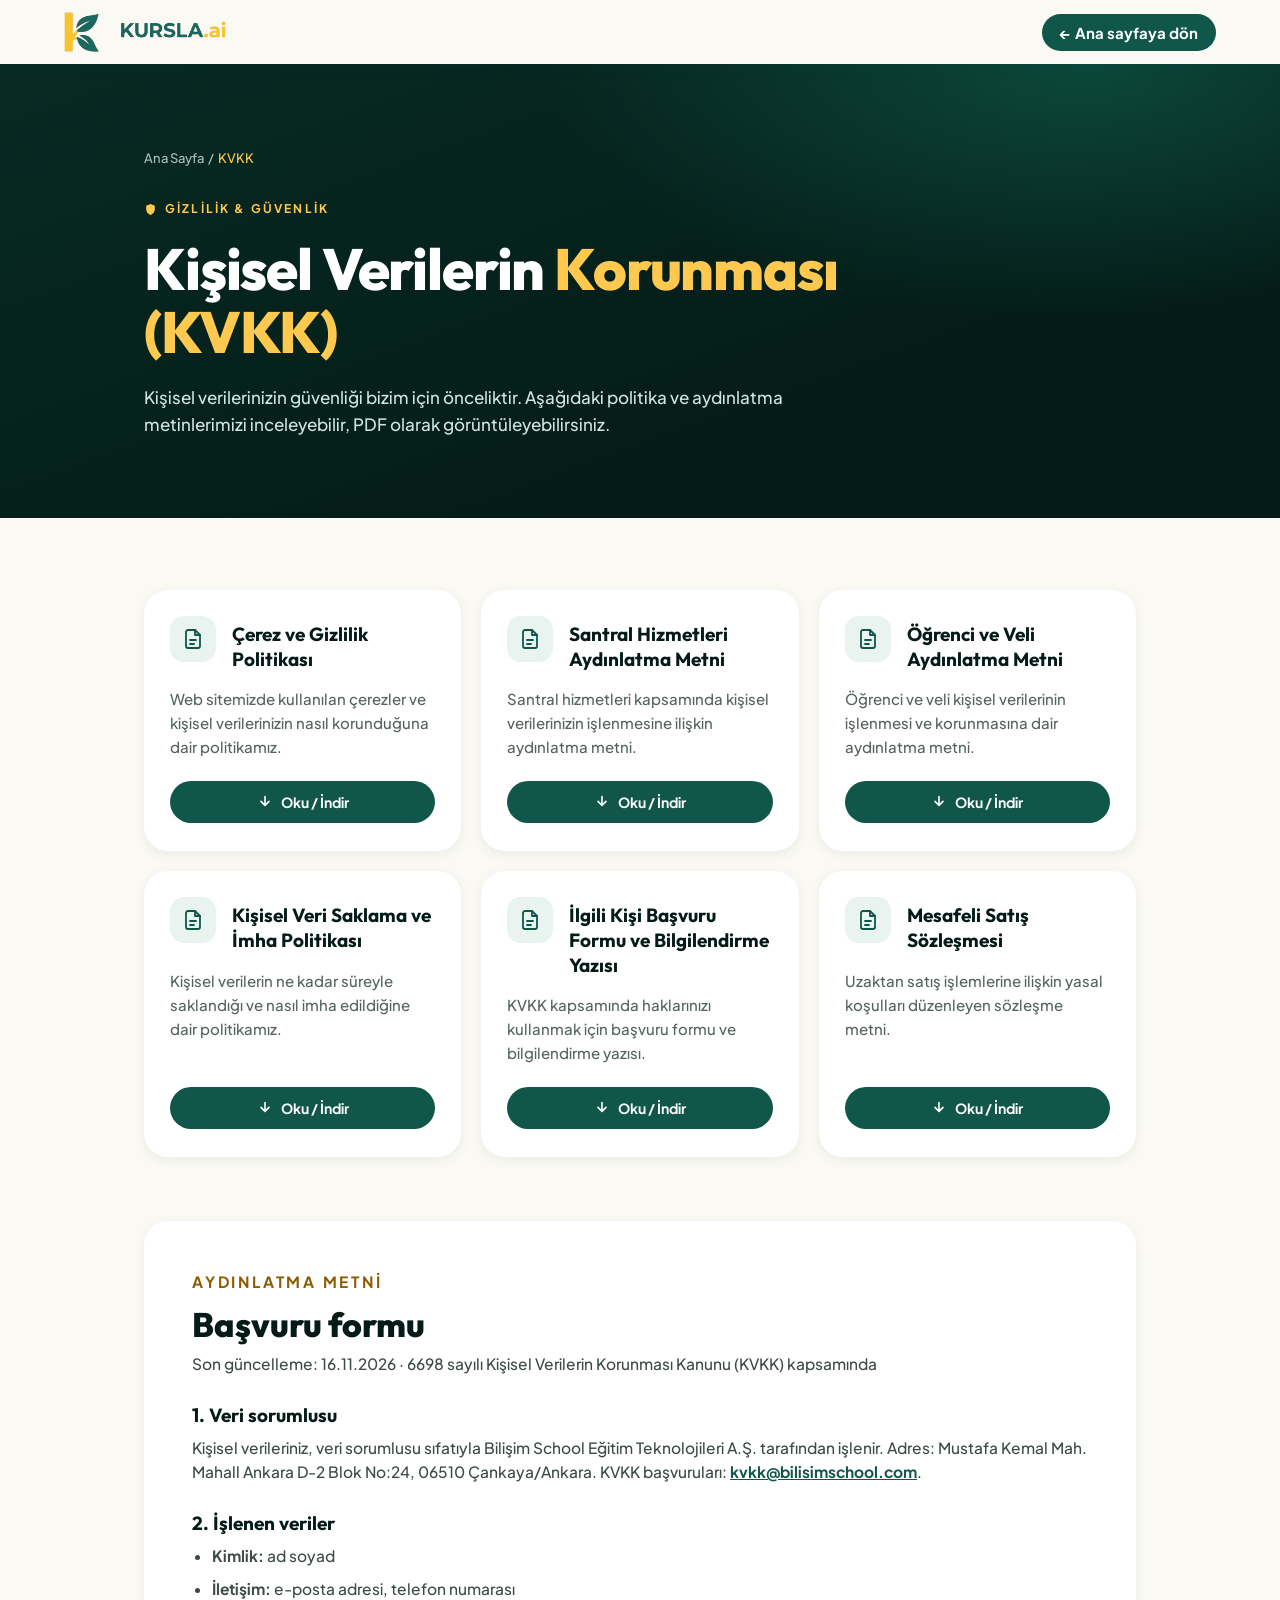
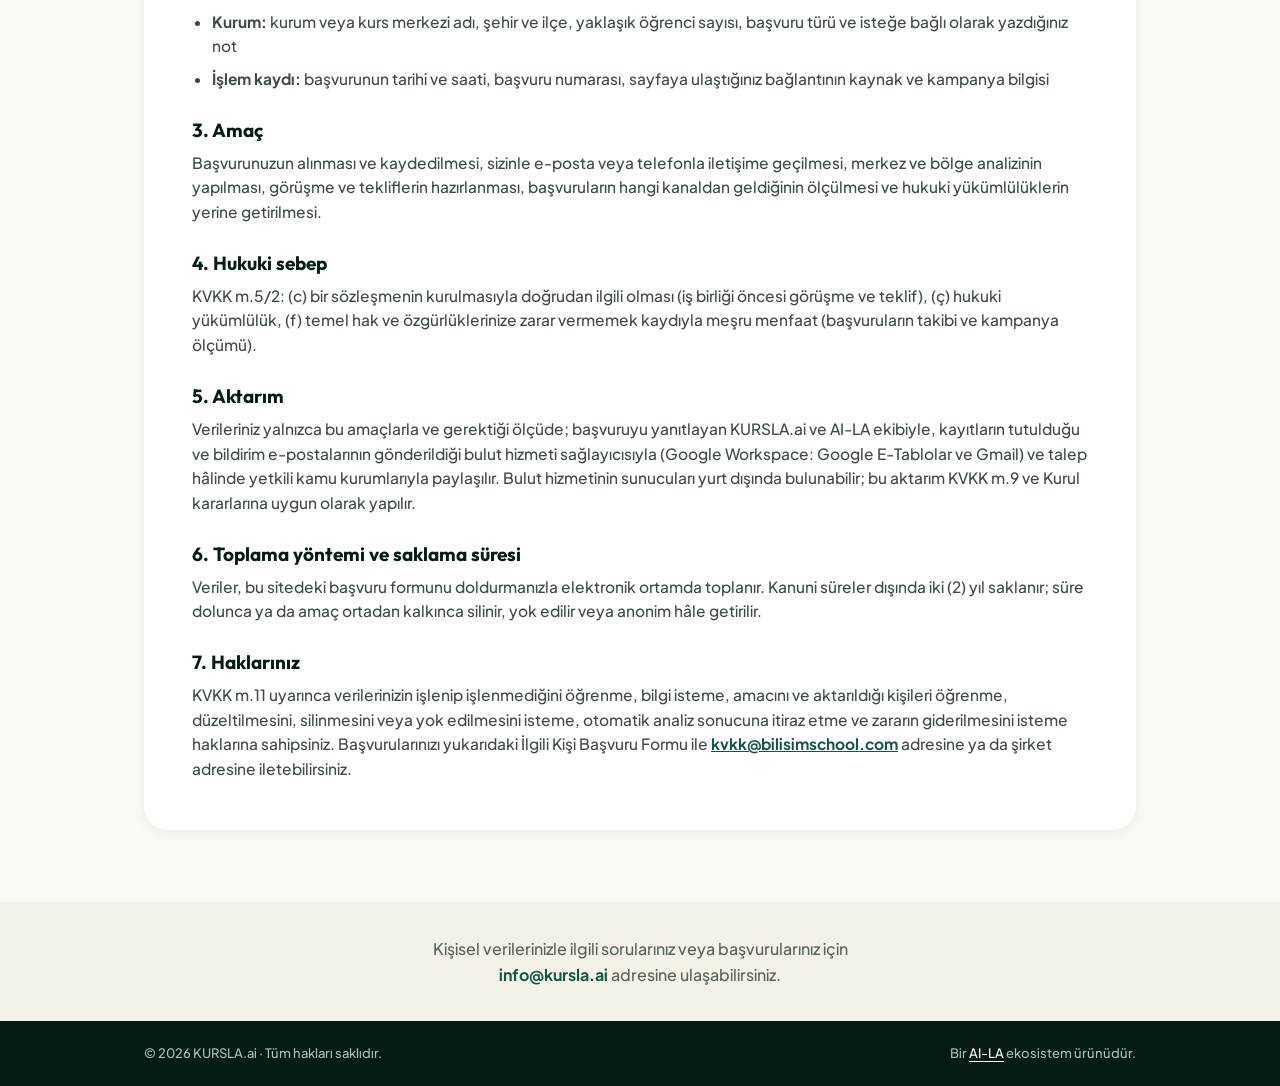
==== kvkk/index.html @ 813facb8 "KVKK sayfası + Okumino düzeninde başvuru formu (Apps Script'e hazır)" ====
<!doctype html>
<html lang="tr">
<head>
<meta charset="utf-8">
<meta name="viewport" content="width=device-width, initial-scale=1">
<title>KVKK · KURSLA.ai</title>
<meta name="description" content="KURSLA.ai kişisel verilerin korunması: politika ve aydınlatma metinleri.">
<link rel="icon" href="../img/ikon.png" type="image/png">
<link rel="preconnect" href="https://fonts.googleapis.com">
<link rel="preconnect" href="https://fonts.gstatic.com" crossorigin>
<link href="https://fonts.googleapis.com/css2?family=Outfit:wght@700;800&family=Plus+Jakarta+Sans:wght@500;700&display=swap" rel="stylesheet">
<!-- Düzen: talent14.com/kvkk + Okumino KVKK sayfası (2026-11-16). Belgeler Bilişim School'un yayımlı KVKK PDF'leri. Üreten: kursla/gen/kvkk_sayfa.py -->
<style>
:root{--krem:#fbf9f3;--krem2:#f4f1e7;--yesil:#10574a;--yesil-k:#0b4038;--yesil-d:#072a23;--yesil-m:#041b17;--yesil50:#e9f3ef;--altin:#f5b62b;--altin-y:#ffc94f;--altin-yazi:#8a5d00;
  --govde:#55635e;--cizgi:#e6e4da;--baslik:'Outfit',sans-serif;--metin:'Plus Jakarta Sans',sans-serif;--pad:clamp(16px,5vw,64px)}
*{box-sizing:border-box;margin:0;padding:0}
body{background:var(--krem);color:var(--govde);font:500 16px/1.6 var(--metin);-webkit-font-smoothing:antialiased}
a{color:inherit}
.bar{position:sticky;top:0;z-index:5;display:flex;align-items:center;justify-content:space-between;gap:16px;padding:12px var(--pad);background:#fbf9f3ee;backdrop-filter:blur(10px);box-shadow:0 3px 12px #10574a14}
.bar .marka img{display:block;height:40px;width:auto}
.bar .geri{font:700 15px/1 var(--metin);color:#fff;text-decoration:none;padding:11px 18px;border-radius:999px;background:var(--yesil)}
.bar .geri:hover{background:var(--yesil-k)}
.bar .geri .kisa{display:none}
.hero{background:radial-gradient(900px 420px at 85% 0%,#17806b66,transparent 60%),linear-gradient(160deg,var(--yesil-d) 0%,var(--yesil-m) 75%);color:#fff}
.hero .ic{max-width:1120px;margin:0 auto;padding:clamp(44px,8vw,84px) var(--pad) clamp(48px,8vw,80px)}
.bc{font-size:13px;color:#a9c1b8}.bc a{text-decoration:none}.bc a:hover{color:#fff}.bc span{color:var(--altin-y)}
.eyebrow{display:inline-flex;align-items:center;gap:8px;margin-top:34px;font:700 12px/1 var(--metin);letter-spacing:.18em;text-transform:uppercase;color:var(--altin-y)}
.eyebrow svg{width:13px;height:13px}
h1{margin-top:16px;max-width:760px;font:800 clamp(34px,5.4vw,58px)/1.08 var(--baslik);letter-spacing:-.02em}
h1 em{font-style:normal;color:var(--altin-y)}
.lead{margin-top:20px;max-width:640px;color:#cfe5dd;font-size:17px}
main{max-width:1120px;margin:0 auto;padding:clamp(40px,7vw,72px) var(--pad)}
.kartlar{display:grid;grid-template-columns:repeat(3,1fr);gap:20px}
.kart{display:flex;flex-direction:column;background:#fff;border-radius:24px;padding:26px 26px 28px;box-shadow:0 3px 12px #10574a14}
.kart-ust{display:flex;gap:16px;align-items:flex-start}
.ikon{flex:none;display:grid;place-items:center;width:46px;height:46px;border-radius:14px;background:var(--yesil50);color:var(--yesil)}
.ikon svg{width:24px;height:24px}
.kart h2{font:700 19px/1.3 var(--baslik);color:var(--yesil-m);padding-top:6px}
.kart p{margin-top:16px;color:var(--govde);font-size:15px;flex:1}
.kart a.btn{margin-top:22px;display:flex;align-items:center;justify-content:center;gap:8px;padding:13px 16px;border-radius:999px;background:var(--yesil);color:#fff;text-decoration:none;font:700 14px/1 var(--metin);transition:transform .2s,background .2s}
.kart a.btn svg{width:16px;height:16px}
.kart a.btn:hover{background:var(--yesil-k);transform:translateY(-2px)}
.iletisim{background:var(--krem2)}
.iletisim p{max-width:640px;margin:0 auto;padding:34px var(--pad);text-align:center}
.iletisim a{color:var(--yesil);font-weight:700;text-decoration:none;white-space:nowrap}.iletisim a:hover{text-decoration:underline}
footer{background:var(--yesil-m);color:#a9c1b8;font-size:13px}
footer a{color:#fff;text-underline-offset:3px}footer a:hover{color:var(--altin-y)}
.metin{margin-top:clamp(40px,6vw,64px);background:#fff;border-radius:24px;padding:clamp(24px,4vw,48px);scroll-margin-top:90px;box-shadow:0 3px 12px #10574a14}
.eyebrow.koyu{margin-top:0;color:var(--altin-yazi)}
.m-baslik{margin-top:10px;font:800 clamp(26px,3.4vw,34px)/1.15 var(--baslik);color:var(--yesil-m)}
.m-not{margin-top:8px;font-size:13px}
.metin h3{margin-top:26px;font:700 19px/1.3 var(--baslik);color:var(--yesil-m)}
.metin p,.metin li{margin-top:8px;color:#3d4a45;font-size:15.5px}
.metin ul{padding-left:20px}
.metin a{color:var(--yesil);font-weight:700}
footer .ic{max-width:1120px;margin:0 auto;padding:22px var(--pad);display:flex;justify-content:space-between;gap:12px;flex-wrap:wrap}
@media (max-width:900px){.kartlar{grid-template-columns:repeat(2,1fr)}}
@media (max-width:600px){.kartlar{grid-template-columns:1fr}.bar .geri .uzun{display:none}.bar .geri .kisa{display:inline}.bar .marka img{height:34px}footer .ic{flex-direction:column}}
</style>
</head>
<body>
<header class="bar"><a class="marka" href="../"><img src="../img/kursla_logo.webp" alt="KURSLA.ai" width="616" height="152"></a>
  <a class="geri" href="../"><span class="uzun">← Ana sayfaya dön</span><span class="kisa">← Geri</span></a></header>
<section class="hero"><div class="ic">
  <p class="bc"><a href="../">Ana Sayfa</a> &nbsp;/&nbsp; <span>KVKK</span></p>
  <p class="eyebrow"><svg viewBox="0 0 24 24" fill="currentColor" aria-hidden="true"><path d="M12 2 4 5v6c0 5 3.4 9.4 8 11 4.6-1.6 8-6 8-11V5z"/></svg>Gizlilik &amp; Güvenlik</p>
  <h1>Kişisel Verilerin <em>Korunması</em> <em>(KVKK)</em></h1>
  <p class="lead">Kişisel verilerinizin güvenliği bizim için önceliktir. Aşağıdaki politika ve aydınlatma metinlerimizi inceleyebilir, PDF olarak görüntüleyebilirsiniz.</p>
</div></section>
<main><div class="kartlar">
      <article class="kart"><div class="kart-ust"><span class="ikon" aria-hidden="true"><svg viewBox="0 0 24 24" fill="none" stroke="currentColor" stroke-width="1.8" stroke-linecap="round" stroke-linejoin="round"><path d="M14 3H7a2 2 0 0 0-2 2v14a2 2 0 0 0 2 2h10a2 2 0 0 0 2-2V8z"/><path d="M14 3v5h5M9 13h6M9 17h4"/></svg></span><h2>Çerez ve Gizlilik Politikası</h2></div>
        <p>Web sitemizde kullanılan çerezler ve kişisel verilerinizin nasıl korunduğuna dair politikamız.</p>
        <a class="btn" href="https://bilisimschool.com/kvkk/cerez_ve_gizlilik_politikasi.pdf" target="_blank" rel="noopener"><svg viewBox="0 0 24 24" fill="none" stroke="currentColor" stroke-width="2.4" stroke-linecap="round" stroke-linejoin="round" aria-hidden="true"><path d="M12 4v13M6 11l6 6 6-6"/></svg>Oku / İndir</a></article>
      <article class="kart"><div class="kart-ust"><span class="ikon" aria-hidden="true"><svg viewBox="0 0 24 24" fill="none" stroke="currentColor" stroke-width="1.8" stroke-linecap="round" stroke-linejoin="round"><path d="M14 3H7a2 2 0 0 0-2 2v14a2 2 0 0 0 2 2h10a2 2 0 0 0 2-2V8z"/><path d="M14 3v5h5M9 13h6M9 17h4"/></svg></span><h2>Santral Hizmetleri Aydınlatma Metni</h2></div>
        <p>Santral hizmetleri kapsamında kişisel verilerinizin işlenmesine ilişkin aydınlatma metni.</p>
        <a class="btn" href="https://bilisimschool.com/kvkk/santral_hizmetleri_aydinlatma_metni.pdf" target="_blank" rel="noopener"><svg viewBox="0 0 24 24" fill="none" stroke="currentColor" stroke-width="2.4" stroke-linecap="round" stroke-linejoin="round" aria-hidden="true"><path d="M12 4v13M6 11l6 6 6-6"/></svg>Oku / İndir</a></article>
      <article class="kart"><div class="kart-ust"><span class="ikon" aria-hidden="true"><svg viewBox="0 0 24 24" fill="none" stroke="currentColor" stroke-width="1.8" stroke-linecap="round" stroke-linejoin="round"><path d="M14 3H7a2 2 0 0 0-2 2v14a2 2 0 0 0 2 2h10a2 2 0 0 0 2-2V8z"/><path d="M14 3v5h5M9 13h6M9 17h4"/></svg></span><h2>Öğrenci ve Veli Aydınlatma Metni</h2></div>
        <p>Öğrenci ve veli kişisel verilerinin işlenmesi ve korunmasına dair aydınlatma metni.</p>
        <a class="btn" href="https://bilisimschool.com/kvkk/ogrenci_ve_veli_aydınlatma_metni.pdf" target="_blank" rel="noopener"><svg viewBox="0 0 24 24" fill="none" stroke="currentColor" stroke-width="2.4" stroke-linecap="round" stroke-linejoin="round" aria-hidden="true"><path d="M12 4v13M6 11l6 6 6-6"/></svg>Oku / İndir</a></article>
      <article class="kart"><div class="kart-ust"><span class="ikon" aria-hidden="true"><svg viewBox="0 0 24 24" fill="none" stroke="currentColor" stroke-width="1.8" stroke-linecap="round" stroke-linejoin="round"><path d="M14 3H7a2 2 0 0 0-2 2v14a2 2 0 0 0 2 2h10a2 2 0 0 0 2-2V8z"/><path d="M14 3v5h5M9 13h6M9 17h4"/></svg></span><h2>Kişisel Veri Saklama ve İmha Politikası</h2></div>
        <p>Kişisel verilerin ne kadar süreyle saklandığı ve nasıl imha edildiğine dair politikamız.</p>
        <a class="btn" href="https://bilisimschool.com/kvkk/Kişisel_Veri_Saklama_ve_İmha_Politikası.pdf" target="_blank" rel="noopener"><svg viewBox="0 0 24 24" fill="none" stroke="currentColor" stroke-width="2.4" stroke-linecap="round" stroke-linejoin="round" aria-hidden="true"><path d="M12 4v13M6 11l6 6 6-6"/></svg>Oku / İndir</a></article>
      <article class="kart"><div class="kart-ust"><span class="ikon" aria-hidden="true"><svg viewBox="0 0 24 24" fill="none" stroke="currentColor" stroke-width="1.8" stroke-linecap="round" stroke-linejoin="round"><path d="M14 3H7a2 2 0 0 0-2 2v14a2 2 0 0 0 2 2h10a2 2 0 0 0 2-2V8z"/><path d="M14 3v5h5M9 13h6M9 17h4"/></svg></span><h2>İlgili Kişi Başvuru Formu ve Bilgilendirme Yazısı</h2></div>
        <p>KVKK kapsamında haklarınızı kullanmak için başvuru formu ve bilgilendirme yazısı.</p>
        <a class="btn" href="https://bilisimschool.com/kvkk/ilgili_kisi_basvuru_formu_ve_bilgilendirme_yazisi.pdf" target="_blank" rel="noopener"><svg viewBox="0 0 24 24" fill="none" stroke="currentColor" stroke-width="2.4" stroke-linecap="round" stroke-linejoin="round" aria-hidden="true"><path d="M12 4v13M6 11l6 6 6-6"/></svg>Oku / İndir</a></article>
      <article class="kart"><div class="kart-ust"><span class="ikon" aria-hidden="true"><svg viewBox="0 0 24 24" fill="none" stroke="currentColor" stroke-width="1.8" stroke-linecap="round" stroke-linejoin="round"><path d="M14 3H7a2 2 0 0 0-2 2v14a2 2 0 0 0 2 2h10a2 2 0 0 0 2-2V8z"/><path d="M14 3v5h5M9 13h6M9 17h4"/></svg></span><h2>Mesafeli Satış Sözleşmesi</h2></div>
        <p>Uzaktan satış işlemlerine ilişkin yasal koşulları düzenleyen sözleşme metni.</p>
        <a class="btn" href="https://bilisimschool.com/kvkk/mesafeli_satis_sozlesmesi.pdf" target="_blank" rel="noopener"><svg viewBox="0 0 24 24" fill="none" stroke="currentColor" stroke-width="2.4" stroke-linecap="round" stroke-linejoin="round" aria-hidden="true"><path d="M12 4v13M6 11l6 6 6-6"/></svg>Oku / İndir</a></article>
</div>
<section class="metin" id="basvuru-formu"><p class="eyebrow koyu">Aydınlatma metni</p><h2 class="m-baslik">Başvuru formu</h2>
  <p class="m-not">Son güncelleme: 16.11.2026 · 6698 sayılı Kişisel Verilerin Korunması Kanunu (KVKK) kapsamında</p>
  <h3>1. Veri sorumlusu</h3><p>Kişisel verileriniz, veri sorumlusu sıfatıyla Bilişim School Eğitim Teknolojileri A.Ş. tarafından işlenir. Adres: Mustafa Kemal Mah. Mahall Ankara D-2 Blok No:24, 06510 Çankaya/Ankara. KVKK başvuruları: <a href="mailto:kvkk@bilisimschool.com">kvkk@bilisimschool.com</a>.</p>
  <h3>2. İşlenen veriler</h3><ul><li><b>Kimlik:</b> ad soyad</li><li><b>İletişim:</b> e-posta adresi, telefon numarası</li><li><b>Kurum:</b> kurum veya kurs merkezi adı, şehir ve ilçe, yaklaşık öğrenci sayısı, başvuru türü ve isteğe bağlı olarak yazdığınız not</li><li><b>İşlem kaydı:</b> başvurunun tarihi ve saati, başvuru numarası, sayfaya ulaştığınız bağlantının kaynak ve kampanya bilgisi</li></ul>
  <h3>3. Amaç</h3><p>Başvurunuzun alınması ve kaydedilmesi, sizinle e-posta veya telefonla iletişime geçilmesi, merkez ve bölge analizinin yapılması, görüşme ve tekliflerin hazırlanması, başvuruların hangi kanaldan geldiğinin ölçülmesi ve hukuki yükümlülüklerin yerine getirilmesi.</p>
  <h3>4. Hukuki sebep</h3><p>KVKK m.5/2: (c) bir sözleşmenin kurulmasıyla doğrudan ilgili olması (iş birliği öncesi görüşme ve teklif), (ç) hukuki yükümlülük, (f) temel hak ve özgürlüklerinize zarar vermemek kaydıyla meşru menfaat (başvuruların takibi ve kampanya ölçümü).</p>
  <h3>5. Aktarım</h3><p>Verileriniz yalnızca bu amaçlarla ve gerektiği ölçüde; başvuruyu yanıtlayan KURSLA.ai ve AI-LA ekibiyle, kayıtların tutulduğu ve bildirim e-postalarının gönderildiği bulut hizmeti sağlayıcısıyla (Google Workspace: Google E-Tablolar ve Gmail) ve talep hâlinde yetkili kamu kurumlarıyla paylaşılır. Bulut hizmetinin sunucuları yurt dışında bulunabilir; bu aktarım KVKK m.9 ve Kurul kararlarına uygun olarak yapılır.</p>
  <h3>6. Toplama yöntemi ve saklama süresi</h3><p>Veriler, bu sitedeki başvuru formunu doldurmanızla elektronik ortamda toplanır. Kanuni süreler dışında iki (2) yıl saklanır; süre dolunca ya da amaç ortadan kalkınca silinir, yok edilir veya anonim hâle getirilir.</p>
  <h3>7. Haklarınız</h3><p>KVKK m.11 uyarınca verilerinizin işlenip işlenmediğini öğrenme, bilgi isteme, amacını ve aktarıldığı kişileri öğrenme, düzeltilmesini, silinmesini veya yok edilmesini isteme, otomatik analiz sonucuna itiraz etme ve zararın giderilmesini isteme haklarına sahipsiniz. Başvurularınızı yukarıdaki İlgili Kişi Başvuru Formu ile <a href="mailto:kvkk@bilisimschool.com">kvkk@bilisimschool.com</a> adresine ya da şirket adresine iletebilirsiniz.</p>
</section>
</main>
<section class="iletisim"><p>Kişisel verilerinizle ilgili sorularınız veya başvurularınız için <a href="mailto:info@kursla.ai">info@kursla.ai</a> adresine ulaşabilirsiniz.</p></section>
<footer><div class="ic"><span>© 2026 KURSLA.ai · Tüm hakları saklıdır.</span><span>Bir <a href="https://ai-la.ai" target="_blank" rel="noopener">AI-LA</a> ekosistem ürünüdür.</span></div></footer>
</body>
</html>
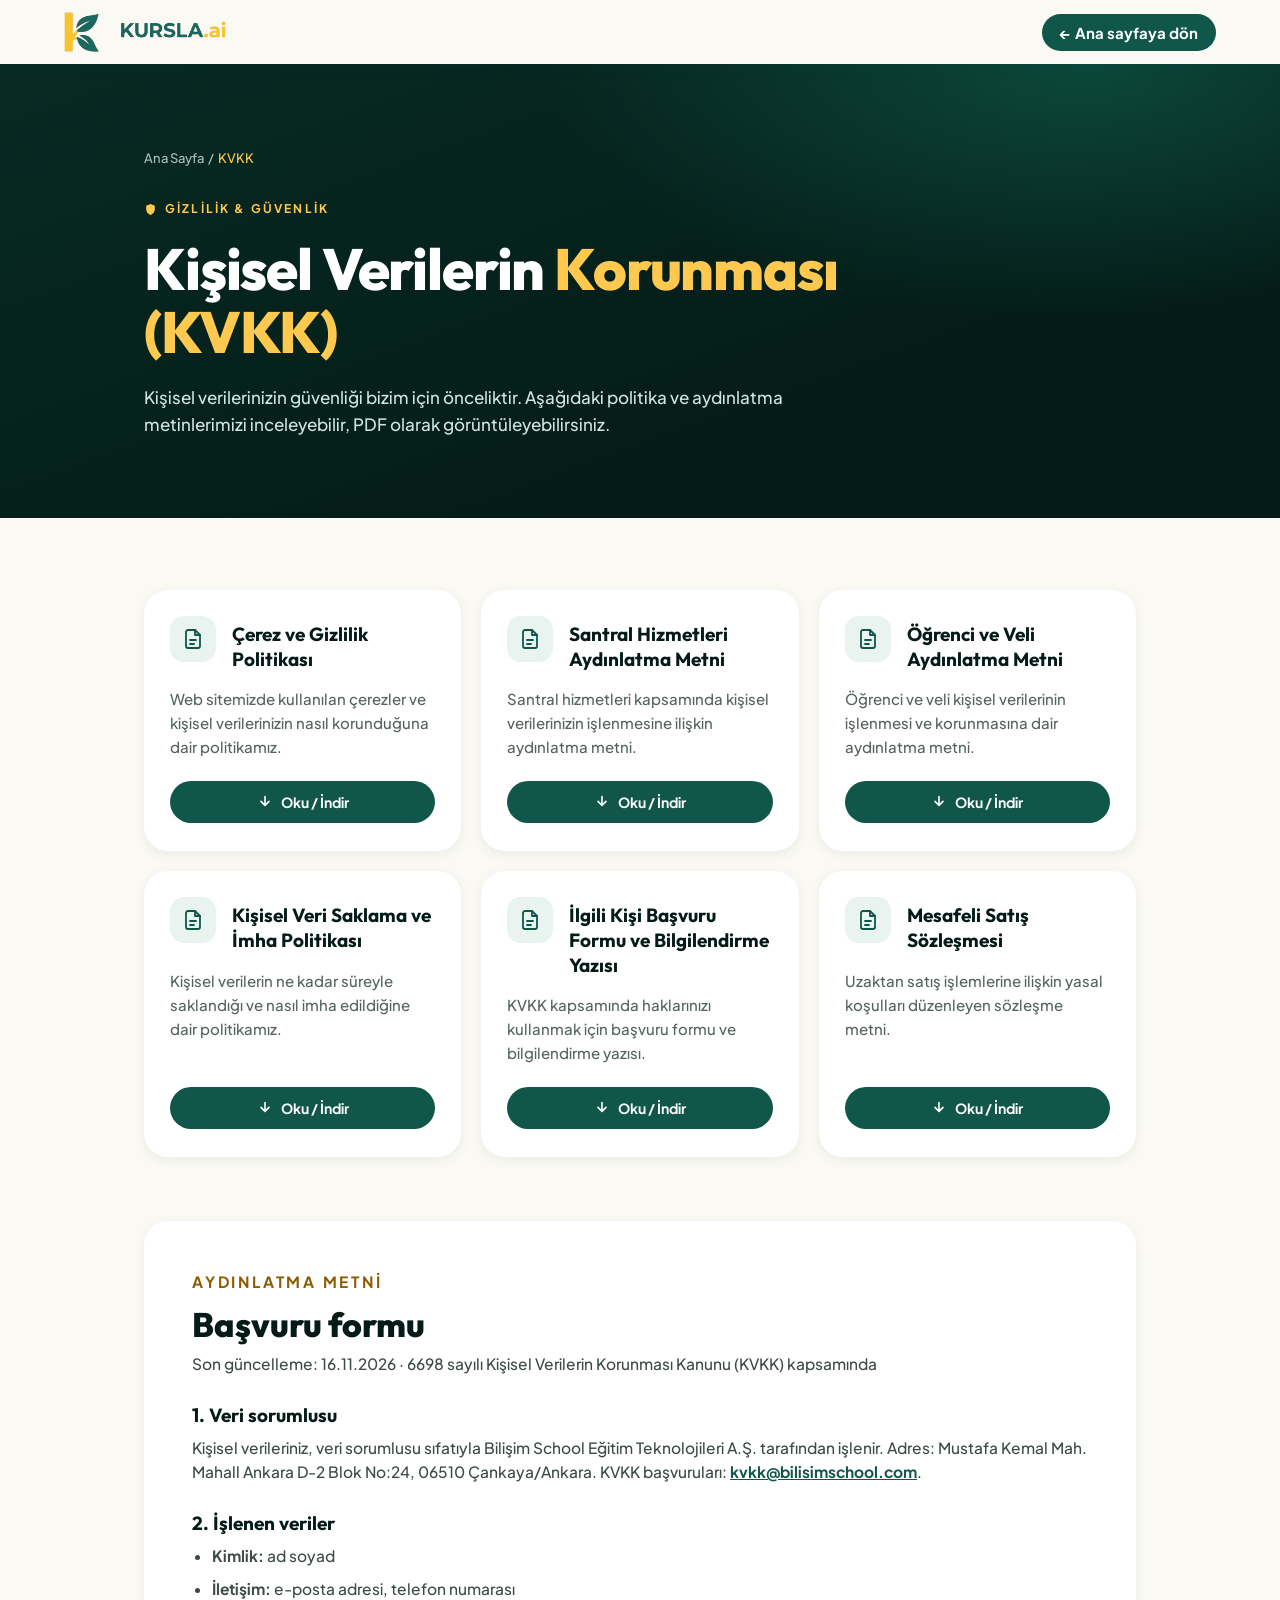
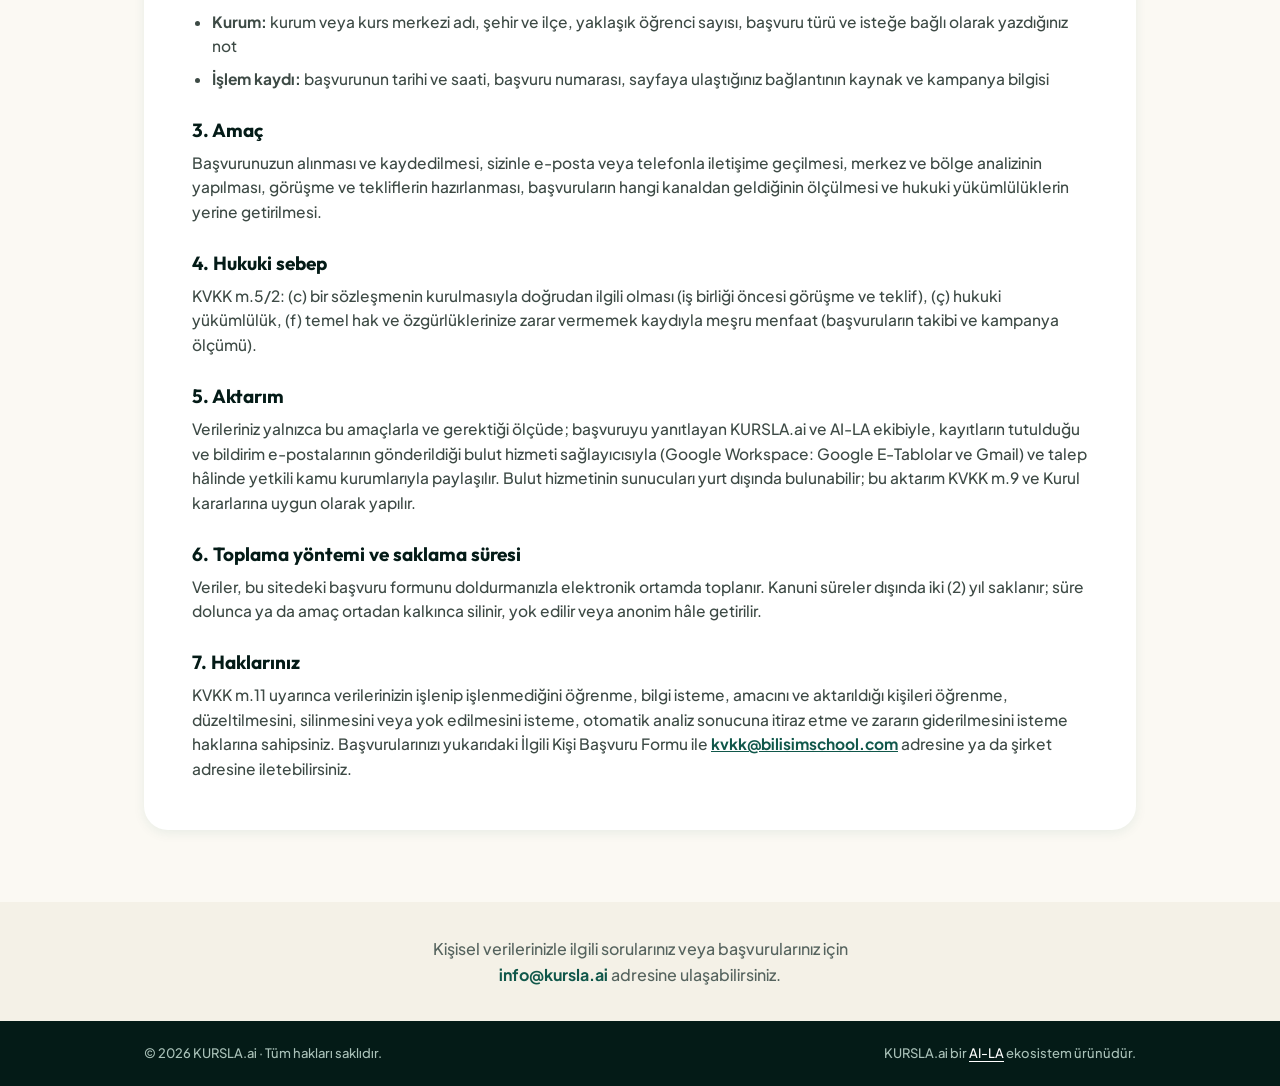
==== commit e5424fa9: "Marka yapısı, kendi markanız (white label), veli bilgilendirme, sayılar kaldırıldı, başörtüsüz hero" ====
--- a/kvkk/index.html
+++ b/kvkk/index.html
@@ -99,6 +99,6 @@
 </section>
 </main>
 <section class="iletisim"><p>Kişisel verilerinizle ilgili sorularınız veya başvurularınız için <a href="mailto:info@kursla.ai">info@kursla.ai</a> adresine ulaşabilirsiniz.</p></section>
-<footer><div class="ic"><span>© 2026 KURSLA.ai · Tüm hakları saklıdır.</span><span>Bir <a href="https://ai-la.ai" target="_blank" rel="noopener">AI-LA</a> ekosistem ürünüdür.</span></div></footer>
+<footer><div class="ic"><span>© 2026 KURSLA.ai · Tüm hakları saklıdır.</span><span>KURSLA.ai bir <a href="https://ai-la.ai" target="_blank" rel="noopener">AI-LA</a> ekosistem ürünüdür.</span></div></footer>
 </body>
 </html>
